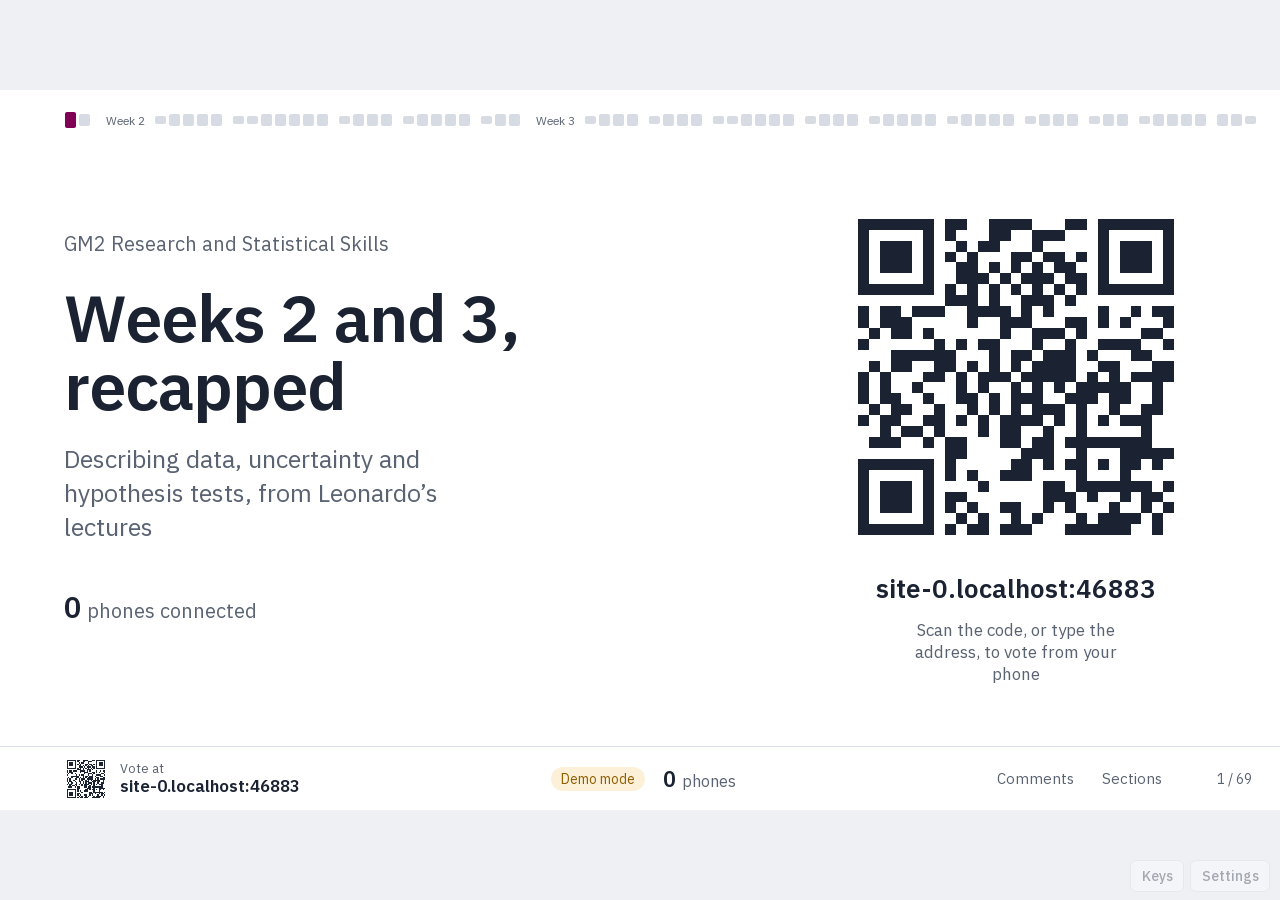
==== present.html @ 89129f53 "Add the live recap: presenter page, phone page and Apps Script server (work in progress) Co-Authored" ====
<!doctype html>
<html lang="en-GB">
<head>
  <meta charset="utf-8">
  <meta name="viewport" content="width=device-width, initial-scale=1">
  <meta name="robots" content="noindex">
  <title>GM2 recap: presenter</title>
  <link rel="preload" href="fonts/RecapSans-Regular.woff2" as="font" type="font/woff2" crossorigin>
  <link rel="preload" href="fonts/RecapSans-SemiBold.woff2" as="font" type="font/woff2" crossorigin>
  <link rel="stylesheet" href="css/base.css">
  <link rel="stylesheet" href="css/present.css">
  <link rel="icon" href="data:image/svg+xml,%3Csvg xmlns='http://www.w3.org/2000/svg' viewBox='0 0 16 16'%3E%3Crect width='16' height='16' rx='3' fill='%237F0055'/%3E%3C/svg%3E">
</head>
<body class="presenter">
  <div id="stage">
    <nav id="rail" aria-label="Sections and slides"></nav>
    <header id="head"><span id="sec"></span><span id="week"></span></header>
    <main id="slide"></main>
    <footer id="foot">
      <div id="joinhint"></div>
      <div id="qinfo" aria-live="polite"></div>
      <div id="tools"></div>
    </footer>
    <section id="menu" class="overlay" aria-label="Sections" hidden></section>
    <aside id="drawer" class="overlay" aria-label="Comments" hidden></aside>
    <section id="qrbig" class="overlay" aria-label="QR code" hidden></section>
    <section id="help" class="overlay" aria-label="Keys" hidden></section>
  </div>
  <div id="corner">
    <button id="help-btn" type="button" class="btn btn-small">Keys</button>
    <button id="settings-btn" type="button" class="btn btn-small">Settings</button>
  </div>
  <dialog id="settings" aria-label="Settings"></dialog>
  <noscript><p>This page needs JavaScript.</p></noscript>
  <script type="module" src="js/present.js"></script>
</body>
</html>
---- css/base.css ----
/* Shared by the presenter's page and the phones: fonts, colours, controls, graphs, results. */

@font-face { font-family: 'Recap Sans'; src: url('../fonts/RecapSans-Regular.woff2') format('woff2'); font-weight: 400; font-style: normal; font-display: swap; }
@font-face { font-family: 'Recap Sans'; src: url('../fonts/RecapSans-Italic.woff2') format('woff2'); font-weight: 400; font-style: italic; font-display: swap; }
@font-face { font-family: 'Recap Sans'; src: url('../fonts/RecapSans-Medium.woff2') format('woff2'); font-weight: 500; font-style: normal; font-display: swap; }
@font-face { font-family: 'Recap Sans'; src: url('../fonts/RecapSans-SemiBold.woff2') format('woff2'); font-weight: 600; font-style: normal; font-display: swap; }
@font-face { font-family: 'Recap Mono'; src: url('../fonts/RecapMono-Regular.woff2') format('woff2'); font-weight: 400; font-style: normal; font-display: swap; }

:root {
  /* Okabe–Ito colours for data (safe for colour-blind readers), plum for the course */
  --plum: #7F0055;
  --plum-ink: #7F0055;
  --plum-tint: #F2E3EC;
  --ink: #1B2333;
  --muted: #5A6372;
  --hair: #D7DBE3;
  --paper: #FFFFFF;
  --surround: #EEF0F4;
  --blue: #0072B2;
  --orange: #E69F00;
  --orange-ink: #8F5F00;
  --green: #009E73;
  --green-ink: #00775A;
  --green-tint: #DDF2EA;
  --red: #D55E00;
  --red-ink: #A84A00;
  --focus: #0072B2;
  --sans: 'Recap Sans', 'IBM Plex Sans', system-ui, -apple-system, 'Segoe UI', sans-serif;
  --mono: 'Recap Mono', 'IBM Plex Mono', ui-monospace, 'SFMono-Regular', Menlo, Consolas, monospace;
  color-scheme: light;
}

*, *::before, *::after { box-sizing: border-box; }
html { -webkit-text-size-adjust: 100%; text-size-adjust: 100%; }
body {
  margin: 0;
  font-family: var(--sans);
  color: var(--ink);
  background: var(--surround);
  font-variant-numeric: lining-nums;
  -webkit-font-smoothing: antialiased;
}
h1, h2, h3, p, ol, ul, dl, figure, blockquote { margin: 0; }
button, input, select, textarea { font: inherit; color: inherit; }
code { font-family: var(--mono); font-size: 0.92em; letter-spacing: -0.01em; }
b, strong { font-weight: 600; }
[hidden] { display: none !important; }
.sr-only { position: absolute; width: 1px; height: 1px; overflow: hidden; clip: rect(0 0 0 0); white-space: nowrap; }

:focus-visible { outline: 3px solid var(--focus); outline-offset: 2px; }

/* ------------------------------------------------------------------ buttons and controls */

.btn {
  display: inline-flex; align-items: center; justify-content: center; gap: 0.4em;
  min-height: 40px; padding: 0.45em 1em;
  border: 1px solid var(--hair); border-radius: 6px;
  background: var(--paper); color: var(--ink);
  font-weight: 500; font-size: 15px; line-height: 1.2; cursor: pointer;
}
.btn:hover { border-color: var(--muted); }
.btn:disabled { opacity: 0.45; cursor: default; }
.btn-primary { background: var(--plum); border-color: var(--plum); color: #fff; }
.btn-primary:hover { background: #66004A; border-color: #66004A; }
.btn-quiet { border-color: transparent; background: transparent; color: var(--muted); }
.btn-quiet:hover { color: var(--ink); border-color: var(--hair); }
.btn-small { min-height: 32px; padding: 0.3em 0.75em; font-size: 14px; }

.demo-controls { display: flex; flex-wrap: wrap; gap: 10px 22px; align-items: center; }
.ctl { display: flex; align-items: center; gap: 10px; font-size: 14px; }
.ctl label, .ctl-label { color: var(--muted); white-space: nowrap; }
.ctl output { min-width: 4.2em; font-weight: 600; font-variant-numeric: tabular-nums; }
.ctl input[type='range'] { width: 150px; accent-color: var(--plum); }
.ctl.actions, .ctl.presets { gap: 8px; flex-wrap: wrap; }
.seg { display: inline-flex; border: 1px solid var(--hair); border-radius: 6px; overflow: hidden; }
.seg-btn {
  border: 0; border-left: 1px solid var(--hair); background: var(--paper);
  padding: 0.38em 0.75em; font-size: 14px; color: var(--ink); cursor: pointer; min-height: 32px;
}
.seg-btn:first-child { border-left: 0; }
.seg-btn[aria-pressed='true'] { background: var(--plum); color: #fff; }
.seg-btn:focus-visible { outline-offset: -3px; }

.readout { display: flex; flex-wrap: wrap; gap: 6px 26px; font-size: 14px; }
.readout dt { color: var(--muted); }
.readout dd { margin: 0; font-size: 18px; font-weight: 500; font-variant-numeric: tabular-nums; }
.readout .hl-green dd { color: var(--green-ink); }
.readout .hl-red dd { color: var(--red-ink); }
.demo-note { font-size: 13px; color: var(--muted); }

/* ------------------------------------------------------------------ graphs */

.demo { display: flex; flex-direction: column; gap: 12px; }
.chart { display: block; width: 100%; height: auto; overflow: visible; font-family: var(--sans); }
.chart text { font-family: var(--sans); }
.chart .tick { font-size: 14px; fill: var(--muted); font-variant-numeric: tabular-nums; }
.chart .axis-label { font-size: 14px; fill: var(--muted); }
.chart .lbl { font-size: 16px; fill: var(--ink); }
.chart .lbl-strong { font-size: 16px; font-weight: 600; fill: var(--ink); }
.chart .big { font-size: 34px; font-weight: 600; }
.chart .c-plum { fill: var(--plum-ink); }
.chart .c-blue { fill: var(--blue); }
.chart .c-orange { fill: var(--orange-ink); }
.chart .c-green { fill: var(--green-ink); }
.chart .c-red { fill: var(--red-ink); }
.chart .c-muted { fill: var(--muted); }
.chart .c-paper { fill: #fff; }
.f-none { fill: none; }
.f-ink { fill: var(--ink); } .f-muted { fill: var(--muted); } .f-hair { fill: var(--hair); } .f-paper { fill: var(--paper); }
.f-plum { fill: var(--plum); } .f-blue { fill: var(--blue); } .f-orange { fill: var(--orange); }
.f-green { fill: var(--green); } .f-red { fill: var(--red); }
.s-ink { stroke: var(--ink); } .s-muted { stroke: var(--muted); } .s-hair { stroke: var(--hair); }
.s-plum { stroke: var(--plum); } .s-blue { stroke: var(--blue); } .s-orange { stroke: var(--orange); }
.s-green { stroke: var(--green); } .s-red { stroke: var(--red); }
.chart line, .chart path { vector-effect: non-scaling-stroke; }
.chart .axis line { stroke-width: 1; }

.demo-pair { display: grid; grid-template-columns: minmax(0, 1fr) minmax(0, 1fr); gap: 18px; align-items: center; }
table.counts { border-collapse: collapse; font-size: 15px; font-variant-numeric: tabular-nums; width: 100%; }
table.counts th, table.counts td { padding: 7px 8px; text-align: right; border-bottom: 1px solid var(--hair); }
table.counts th { font-weight: 500; color: var(--muted); }
table.counts th[scope='row'] { text-align: left; color: var(--ink); }
table.counts .obs { font-weight: 600; font-size: 18px; }
table.counts .exp { display: block; font-size: 13px; color: var(--muted); }
table.counts tr.tot td, table.counts td.tot { color: var(--muted); }

table.chooser { border-collapse: collapse; width: 100%; font-size: 15px; }
table.chooser th { text-align: left; font-weight: 500; color: var(--muted); padding: 6px 10px; border-bottom: 1px solid var(--hair); }
table.chooser td { padding: 9px 10px; border-bottom: 1px solid var(--hair); }
table.chooser tr.on td { background: var(--plum-tint); font-weight: 600; }
table.chooser tr.on td:last-child { color: var(--plum-ink); }
.chooser-q { flex-direction: column; align-items: flex-start; gap: 10px; }
.chooser-q .ctl { flex-wrap: wrap; }
.chooser-q .ctl-label { min-width: 8.5em; }
.chooser-advice { font-size: 16px; line-height: 1.45; border-left: 3px solid var(--plum); padding-left: 12px; }

/* ------------------------------------------------------------------ answers: rows with bars behind them */

.opts { list-style: none; padding: 0; display: flex; flex-direction: column; gap: 10px; }
.opt {
  position: relative; isolation: isolate; overflow: hidden;
  display: grid; grid-template-columns: auto minmax(0, 1fr) auto; align-items: center; gap: 16px;
  width: 100%; padding: 12px 18px 12px 12px;
  border: 1px solid var(--hair); border-radius: 8px; background: var(--paper);
  text-align: left; line-height: 1.3;
}
.opt-bar {
  position: absolute; z-index: -1; left: 0; top: 0; bottom: 0;
  width: calc(var(--share, 0) * 100%);
  background: var(--plum-tint);
  transition: width 700ms cubic-bezier(.2, .7, .2, 1);
}
.opt-before { display: none; }
.opts.compare .opt-bar { top: 50%; }
.opts.compare .opt-before { display: block; top: 0; bottom: 50%; background: var(--hair); }
.opt-key {
  display: grid; place-items: center; width: 2em; height: 2em; border-radius: 6px;
  background: var(--surround); font-weight: 600;
}
.opt-text { min-width: 0; }
.opt-n { display: flex; align-items: baseline; gap: 10px; font-variant-numeric: tabular-nums; white-space: nowrap; }
.opt-n .cnt, .opt-n .was, .opt-n .to { color: var(--muted); font-size: 0.8em; }
.opts.show-answer .opt { opacity: 0.5; }
.opts.show-answer .opt.correct { opacity: 1; border-color: var(--green); box-shadow: inset 0 0 0 1px var(--green); }
.opts.show-answer .opt.correct .opt-bar { background: var(--green-tint); }
.opts.show-answer .opt.correct .opt-key { background: var(--green); color: #fff; }
.opts.show-answer .opt.correct .opt-key::after { content: '✓'; position: absolute; }
.opts.show-answer .opt.correct .opt-key { position: relative; color: transparent; }
.opts.show-answer .opt.correct .opt-key::after { color: #fff; }
.compare-key { display: flex; align-items: center; gap: 8px; color: var(--muted); font-size: 15px; margin-top: 4px; }
.compare-key i { display: inline-block; width: 22px; height: 10px; border-radius: 2px; margin-left: 10px; }
.compare-key .k-before { background: var(--hair); margin-left: 0; }
.compare-key .k-now { background: var(--plum-tint); outline: 1px solid #E2C7D7; }

.q-explain { border-left: 4px solid var(--green); padding: 4px 0 4px 16px; line-height: 1.45; }

.numplot .lbl, .numplot .lbl-strong { font-size: 20px; }
.numplot .tick, .numplot .axis-label { font-size: 17px; }

.wall { column-width: 330px; column-gap: 16px; }
.note {
  break-inside: avoid; position: relative; margin: 0 0 16px;
  background: var(--paper); border: 1px solid var(--hair); border-left: 4px solid var(--plum); border-radius: 6px;
  padding: 12px 40px 12px 14px; line-height: 1.4;
}
.note blockquote { margin: 0; overflow-wrap: anywhere; }
.note-hide {
  position: absolute; top: 6px; right: 6px; width: 28px; height: 28px; border: 0; border-radius: 4px;
  background: transparent; color: var(--muted); cursor: pointer; font-size: 18px; line-height: 1;
}
.note-hide:hover { background: var(--surround); color: var(--ink); }
.wall-empty { color: var(--muted); }

#toasts { position: fixed; z-index: 50; left: 50%; bottom: 24px; transform: translateX(-50%); display: flex; flex-direction: column; gap: 8px; align-items: center; pointer-events: none; }
.toast { background: var(--ink); color: #fff; padding: 10px 16px; border-radius: 6px; font-size: 15px; }

@media (prefers-reduced-motion: reduce) {
  .opt-bar { transition: none; }
}
---- css/present.css ----
/* The presenter's page: a 1280 × 720 stage, scaled to fit the screen. */

html, body.presenter { height: 100%; overflow: hidden; }
body.presenter { background: var(--surround); }

#stage {
  --k: 1;
  position: absolute; left: 50%; top: 50%;
  width: 1280px; height: 720px;
  transform: translate(-50%, -50%) scale(var(--k));
  background: var(--paper);
  overflow: hidden;
  font-size: 20px;
}
:fullscreen #stage, #stage:fullscreen { box-shadow: none; }

/* ------------------------------------------------------------------ the rail of sections */

#rail {
  position: absolute; left: 64px; right: 64px; top: 20px; height: 20px;
  display: flex; align-items: center; gap: 9px;
}
.rail-week { font-size: 12px; color: var(--muted); white-space: nowrap; margin-left: 6px; }
.rail-week:first-child { margin-left: 0; }
.rail-sec { display: flex; gap: 3px; align-items: center; height: 20px; padding: 0 1px; }
.rail-cell {
  width: 11px; height: 8px; padding: 0; border: 0; border-radius: 2px;
  background: var(--hair); cursor: pointer;
}
.rail-cell.is-q { height: 12px; }
.rail-cell.done { background: #A9B0BC; }
.rail-cell.now { background: var(--plum); height: 16px; }
.rail-cell:hover { background: var(--muted); }
.rail-cell.now:hover { background: var(--plum); }

/* ------------------------------------------------------------------ the header */

#head {
  position: absolute; left: 64px; right: 64px; top: 50px; height: 28px;
  display: flex; justify-content: space-between; align-items: baseline;
  font-size: 17px; color: var(--muted);
}
#sec { font-weight: 500; color: var(--plum-ink); }

/* ------------------------------------------------------------------ the slide */

#slide { position: absolute; left: 64px; right: 64px; top: 94px; bottom: 82px; }
#stage[data-type='title'] #slide { top: 64px; }
#stage[data-type='title'] #head { display: none; }

/* title */
.s-title { height: 100%; display: grid; grid-template-columns: 1fr 400px; gap: 64px; align-items: center; }
.t-course { font-size: 20px; color: var(--muted); margin-bottom: 26px; }
.s-title h1 { font-size: 66px; line-height: 1.04; font-weight: 600; letter-spacing: -0.015em; color: var(--ink); }
.t-sub { font-size: 25px; line-height: 1.35; color: var(--muted); margin-top: 22px; max-width: 30ch; }
.t-joined { margin-top: 44px; }
.joined { font-size: 20px; color: var(--muted); }
.joined b { color: var(--ink); font-size: 30px; }
.dots { display: flex; flex-wrap: wrap; gap: 6px; margin-top: 12px; max-width: 640px; min-height: 14px; }
.dots i { width: 14px; height: 14px; border-radius: 50%; background: var(--plum); animation: pop 400ms ease-out; }
@keyframes pop { from { transform: scale(0.2); opacity: 0; } }
.t-right { display: flex; flex-direction: column; align-items: center; gap: 14px; }
.qr { width: 360px; height: 360px; }
.qr svg, .qr-mini svg, .qr-big svg { width: 100%; height: 100%; display: block; }
.t-url { font-size: 26px; font-weight: 600; color: var(--ink); text-align: center; }
.t-scan { font-size: 17px; color: var(--muted); text-align: center; max-width: 24ch; }

/* recap */
.s-recap {
  height: 100%;
  display: grid; grid-template-columns: minmax(0, 1fr) 540px; grid-template-rows: auto 1fr auto;
  column-gap: 48px; row-gap: 22px;
}
.s-recap h2 { grid-column: 1 / -1; font-size: 38px; line-height: 1.12; font-weight: 600; letter-spacing: -0.01em; }
.points { list-style: none; padding: 0; display: flex; flex-direction: column; gap: 16px; font-size: 21px; line-height: 1.42; }
.points li { position: relative; padding-left: 22px; }
.points li::before { content: ''; position: absolute; left: 0; top: 0.62em; width: 9px; height: 3px; background: var(--plum); }
.s-recap .demo-slot { grid-row: 2 / 4; grid-column: 2; align-self: start; }
.s-recap .source { grid-column: 1; align-self: end; }
.source { font-size: 14px; color: var(--muted); }

/* question */
.s-q { height: 100%; overflow: hidden; }
.fitbox { display: flex; flex-direction: column; gap: 20px; }
.q-num { font-size: 18px; font-weight: 600; color: var(--plum-ink); }
.q-text { font-size: 33px; line-height: 1.22; font-weight: 500; letter-spacing: -0.005em; max-width: 46ch; margin-top: -10px; }
.q-body .opt { font-size: 23px; padding: 13px 20px 13px 13px; }
.q-body .opt-key { font-size: 21px; }
.q-body .opt-n b { font-size: 25px; }
.q-body .opts-scale .opt { padding-top: 10px; padding-bottom: 10px; }
.q-explain { font-size: 20px; }
.waiting { padding: 40px 0 0; }
.waiting-n { font-size: 24px; color: var(--muted); }
.waiting-n b { font-size: 64px; color: var(--ink); font-weight: 600; margin-right: 6px; }
.waiting p:last-child { font-size: 20px; color: var(--muted); margin-top: 10px; }
.q-body .wall { column-width: 340px; font-size: 19px; }

/* end */
.s-end { height: 100%; display: flex; flex-direction: column; justify-content: center; gap: 22px; }
.s-end h1 { font-size: 64px; font-weight: 600; letter-spacing: -0.015em; }
.end-text { font-size: 26px; color: var(--muted); max-width: 40ch; }
.end-revise { font-size: 22px; margin-top: 30px; }

/* graphs on the stage: a little larger, for the back of the room */
#stage .demo { gap: 12px; }
#stage .chart .tick, #stage .chart .axis-label { font-size: 15px; }
#stage .chart .lbl, #stage .chart .lbl-strong { font-size: 17px; }
#stage .readout dd { font-size: 19px; }
#stage .ctl input[type='range'] { width: 132px; }

/* ------------------------------------------------------------------ the footer */

#foot {
  position: absolute; left: 0; right: 0; bottom: 0; height: 64px;
  display: grid; grid-template-columns: auto 1fr auto; align-items: center; gap: 24px;
  padding: 0 28px 0 64px; border-top: 1px solid var(--hair); font-size: 16px;
}
#joinhint { display: flex; align-items: center; gap: 12px; }
.qr-mini { width: 44px; height: 44px; }
#joinhint p { display: flex; flex-direction: column; line-height: 1.2; }
#joinhint span { color: var(--muted); font-size: 13px; }
#joinhint b { font-size: 17px; }
#qinfo { display: flex; align-items: center; gap: 18px; justify-content: center; color: var(--muted); }
#qinfo .answers b { color: var(--ink); font-size: 22px; margin-right: 2px; }
.net { font-size: 14px; padding: 3px 10px; border-radius: 99px; }
.net.bad { background: #FBE9DF; color: var(--red-ink); }
.net.demo { background: #FCF1D8; color: var(--orange-ink); }
.confirm { color: var(--ink); font-weight: 500; }
#tools { display: flex; align-items: center; gap: 6px; }
.tool {
  position: relative; border: 1px solid transparent; background: transparent; color: var(--muted);
  font-size: 15px; padding: 6px 10px; border-radius: 6px; cursor: pointer; min-height: 34px;
}
.tool:hover { color: var(--ink); border-color: var(--hair); }
.tool[aria-pressed='true'] { color: var(--ink); background: var(--surround); }
.tool.next { color: var(--plum-ink); border-color: var(--plum); }
.badge {
  position: absolute; top: -6px; right: -4px; min-width: 20px; height: 20px; padding: 0 5px;
  border-radius: 10px; background: var(--plum); color: #fff; font-size: 12px; line-height: 20px; text-align: center;
}
.slide-n { font-size: 14px; color: var(--muted); margin-left: 10px; font-variant-numeric: tabular-nums; min-width: 4.5em; text-align: right; }

/* ------------------------------------------------------------------ overlays inside the stage */

.overlay { position: absolute; z-index: 10; background: var(--paper); }

#menu { inset: 0 0 64px 0; padding: 26px 40px 20px 64px; overflow: auto; }
.menu-head { display: flex; align-items: baseline; gap: 24px; margin-bottom: 16px; }
.menu-head h2 { font-size: 26px; font-weight: 600; }
.menu-head p { font-size: 15px; color: var(--muted); }
.menu-grid { display: grid; grid-template-columns: repeat(4, minmax(0, 1fr)); gap: 16px 22px; }
.menu-sec h3 { font-size: 15px; font-weight: 600; color: var(--plum-ink); margin-bottom: 4px; }
.menu-sec h3 span { font-weight: 400; color: var(--muted); }
.menu-sec ol { list-style: none; padding: 0; }
.menu-item {
  display: flex; gap: 8px; width: 100%; padding: 2px 6px; border: 0; border-radius: 4px;
  background: transparent; text-align: left; font-size: 13px; line-height: 1.35; cursor: pointer; color: var(--ink);
}
.menu-item:hover { background: var(--surround); }
.menu-item.now { background: var(--plum-tint); }
.menu-tag { flex: none; width: 3.4em; color: var(--muted); font-variant-numeric: tabular-nums; }
.menu-item.is-q .menu-tag { color: var(--plum-ink); font-weight: 500; }
.menu-text { overflow: hidden; text-overflow: ellipsis; white-space: nowrap; }

#drawer {
  top: 0; right: 0; bottom: 64px; width: 460px; padding: 22px 26px;
  border-left: 1px solid var(--hair); overflow: auto;
  box-shadow: -12px 0 32px rgba(27, 35, 51, 0.08);
}
.drawer-head { display: flex; justify-content: space-between; align-items: center; margin-bottom: 14px; }
.drawer-head h2 { font-size: 24px; font-weight: 600; }
.comments { list-style: none; padding: 0; display: flex; flex-direction: column; gap: 12px; }
.comments li { border-bottom: 1px solid var(--hair); padding-bottom: 10px; }
.comments li.is-hidden { opacity: 0.5; }
.c-text { font-size: 19px; line-height: 1.4; overflow-wrap: anywhere; }
.c-meta { display: flex; justify-content: space-between; align-items: center; font-size: 13px; color: var(--muted); margin-top: 4px; }
.drawer-empty { color: var(--muted); font-size: 17px; }
.drawer-hidden { margin-top: 12px; }

#qrbig { inset: 0 0 64px 0; display: flex; align-items: center; justify-content: center; gap: 56px; }
.qr-big { width: 520px; height: 520px; }
.qr-url { font-size: 40px; font-weight: 600; }
.qr-n { font-size: 24px; color: var(--muted); margin-top: 14px; }
.qr-n b { color: var(--ink); }
.qr-close { font-size: 15px; color: var(--muted); margin-top: 30px; }

#help { inset: 60px 200px 124px; padding: 30px 40px; border: 1px solid var(--hair); border-radius: 10px; box-shadow: 0 20px 50px rgba(27, 35, 51, 0.16); }
#help h2 { font-size: 24px; margin-bottom: 14px; }
#help dl { display: grid; grid-template-columns: 200px 1fr; gap: 8px 20px; font-size: 16px; }
#help dt { font-weight: 600; font-variant-numeric: tabular-nums; }
#help dd { margin: 0; color: var(--muted); }
#help .hint { margin-top: 16px; font-size: 14px; color: var(--muted); }

/* ------------------------------------------------------------------ settings: a normal dialog, not scaled */

#settings { border: 1px solid var(--hair); border-radius: 10px; padding: 0; width: min(560px, calc(100vw - 32px)); color: var(--ink); }
#settings::backdrop { background: rgba(27, 35, 51, 0.35); }
.settings { display: flex; flex-direction: column; gap: 6px; padding: 24px 28px; font-size: 15px; }
.settings h2 { font-size: 22px; margin-bottom: 6px; }
.settings label { font-weight: 500; margin-top: 10px; }
.settings input { padding: 9px 10px; border: 1px solid var(--hair); border-radius: 6px; width: 100%; }
.settings .hint, .set-intro { color: var(--muted); font-size: 14px; line-height: 1.4; }
.set-out { min-height: 1.4em; margin-top: 8px; }
.set-out.bad { color: var(--red-ink); }
.set-actions { display: flex; flex-wrap: wrap; gap: 8px; margin: 10px 0 6px; }

#corner { position: fixed; right: 10px; bottom: 8px; display: flex; gap: 6px; opacity: 0.35; }
#corner:hover, #corner:focus-within { opacity: 1; }
:fullscreen #corner { display: none; }
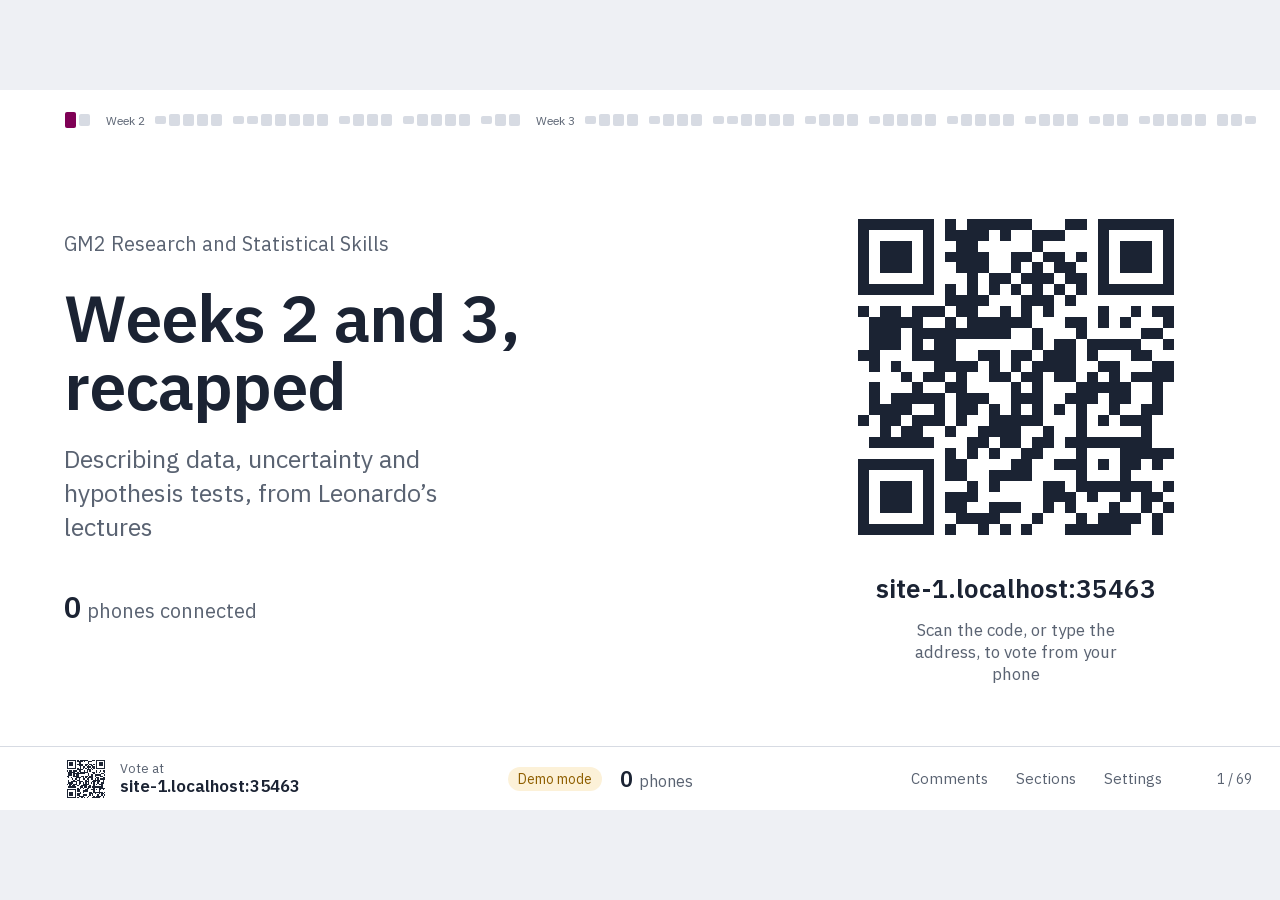
==== commit c2d35b65: "Fix layout details found in testing; measure load with 60 phones Co-Authored-By: Claude Opus 5.5 <no" ====
--- a/present.html
+++ b/present.html
@@ -26,10 +26,6 @@
     <section id="qrbig" class="overlay" aria-label="QR code" hidden></section>
     <section id="help" class="overlay" aria-label="Keys" hidden></section>
   </div>
-  <div id="corner">
-    <button id="help-btn" type="button" class="btn btn-small">Keys</button>
-    <button id="settings-btn" type="button" class="btn btn-small">Settings</button>
-  </div>
   <dialog id="settings" aria-label="Settings"></dialog>
   <noscript><p>This page needs JavaScript.</p></noscript>
   <script type="module" src="js/present.js"></script>
--- a/css/base.css
+++ b/css/base.css
@@ -151,7 +151,7 @@
   transition: width 700ms cubic-bezier(.2, .7, .2, 1);
 }
 .opt-before { display: none; }
-.opts.compare .opt-bar { top: 50%; }
+.opts.compare .opt-bar { top: 50%; background: #E4BED5; }
 .opts.compare .opt-before { display: block; top: 0; bottom: 50%; background: var(--hair); }
 .opt-key {
   display: grid; place-items: center; width: 2em; height: 2em; border-radius: 6px;
@@ -163,14 +163,17 @@
 .opts.show-answer .opt { opacity: 0.5; }
 .opts.show-answer .opt.correct { opacity: 1; border-color: var(--green); box-shadow: inset 0 0 0 1px var(--green); }
 .opts.show-answer .opt.correct .opt-bar { background: var(--green-tint); }
-.opts.show-answer .opt.correct .opt-key { background: var(--green); color: #fff; }
-.opts.show-answer .opt.correct .opt-key::after { content: '✓'; position: absolute; }
-.opts.show-answer .opt.correct .opt-key { position: relative; color: transparent; }
-.opts.show-answer .opt.correct .opt-key::after { color: #fff; }
+/* the right answer: its letter becomes a tick, drawn rather than typed (✓ looks like √ in some fonts) */
+.opts.show-answer .opt.correct .opt-key { position: relative; background: var(--green); color: transparent; }
+.opts.show-answer .opt.correct .opt-key::after {
+  content: ''; position: absolute; left: 50%; top: 45%;
+  width: 0.36em; height: 0.72em; border: solid #fff; border-width: 0 0.15em 0.15em 0;
+  transform: translate(-50%, -50%) rotate(45deg);
+}
 .compare-key { display: flex; align-items: center; gap: 8px; color: var(--muted); font-size: 15px; margin-top: 4px; }
 .compare-key i { display: inline-block; width: 22px; height: 10px; border-radius: 2px; margin-left: 10px; }
 .compare-key .k-before { background: var(--hair); margin-left: 0; }
-.compare-key .k-now { background: var(--plum-tint); outline: 1px solid #E2C7D7; }
+.compare-key .k-now { background: #E4BED5; }
 
 .q-explain { border-left: 4px solid var(--green); padding: 4px 0 4px 16px; line-height: 1.45; }
 
--- a/css/present.css
+++ b/css/present.css
@@ -93,7 +93,9 @@
 .waiting-n { font-size: 24px; color: var(--muted); }
 .waiting-n b { font-size: 64px; color: var(--ink); font-weight: 600; margin-right: 6px; }
 .waiting p:last-child { font-size: 20px; color: var(--muted); margin-top: 10px; }
-.q-body .wall { column-width: 340px; font-size: 19px; }
+#stage[data-kind='text'] .fitbox { height: 100%; }
+#stage[data-kind='text'] .q-body { flex: 1; min-height: 0; overflow: auto; padding-right: 4px; }
+.q-body .wall { column-width: 330px; font-size: 18px; }
 
 /* end */
 .s-end { height: 100%; display: flex; flex-direction: column; justify-content: center; gap: 22px; }
@@ -148,13 +150,14 @@
 .menu-head { display: flex; align-items: baseline; gap: 24px; margin-bottom: 16px; }
 .menu-head h2 { font-size: 26px; font-weight: 600; }
 .menu-head p { font-size: 15px; color: var(--muted); }
-.menu-grid { display: grid; grid-template-columns: repeat(4, minmax(0, 1fr)); gap: 16px 22px; }
-.menu-sec h3 { font-size: 15px; font-weight: 600; color: var(--plum-ink); margin-bottom: 4px; }
+.menu-grid { column-count: 4; column-gap: 26px; }
+.menu-sec { break-inside: avoid; margin-bottom: 14px; }
+.menu-sec h3 { font-size: 15px; font-weight: 600; color: var(--plum-ink); margin-bottom: 3px; }
 .menu-sec h3 span { font-weight: 400; color: var(--muted); }
 .menu-sec ol { list-style: none; padding: 0; }
 .menu-item {
-  display: flex; gap: 8px; width: 100%; padding: 2px 6px; border: 0; border-radius: 4px;
-  background: transparent; text-align: left; font-size: 13px; line-height: 1.35; cursor: pointer; color: var(--ink);
+  display: flex; gap: 8px; width: 100%; padding: 1px 6px; border: 0; border-radius: 4px;
+  background: transparent; text-align: left; font-size: 13px; line-height: 1.32; cursor: pointer; color: var(--ink);
 }
 .menu-item:hover { background: var(--surround); }
 .menu-item.now { background: var(--plum-tint); }
@@ -204,6 +207,3 @@
 .set-out.bad { color: var(--red-ink); }
 .set-actions { display: flex; flex-wrap: wrap; gap: 8px; margin: 10px 0 6px; }
 
-#corner { position: fixed; right: 10px; bottom: 8px; display: flex; gap: 6px; opacity: 0.35; }
-#corner:hover, #corner:focus-within { opacity: 1; }
-:fullscreen #corner { display: none; }
